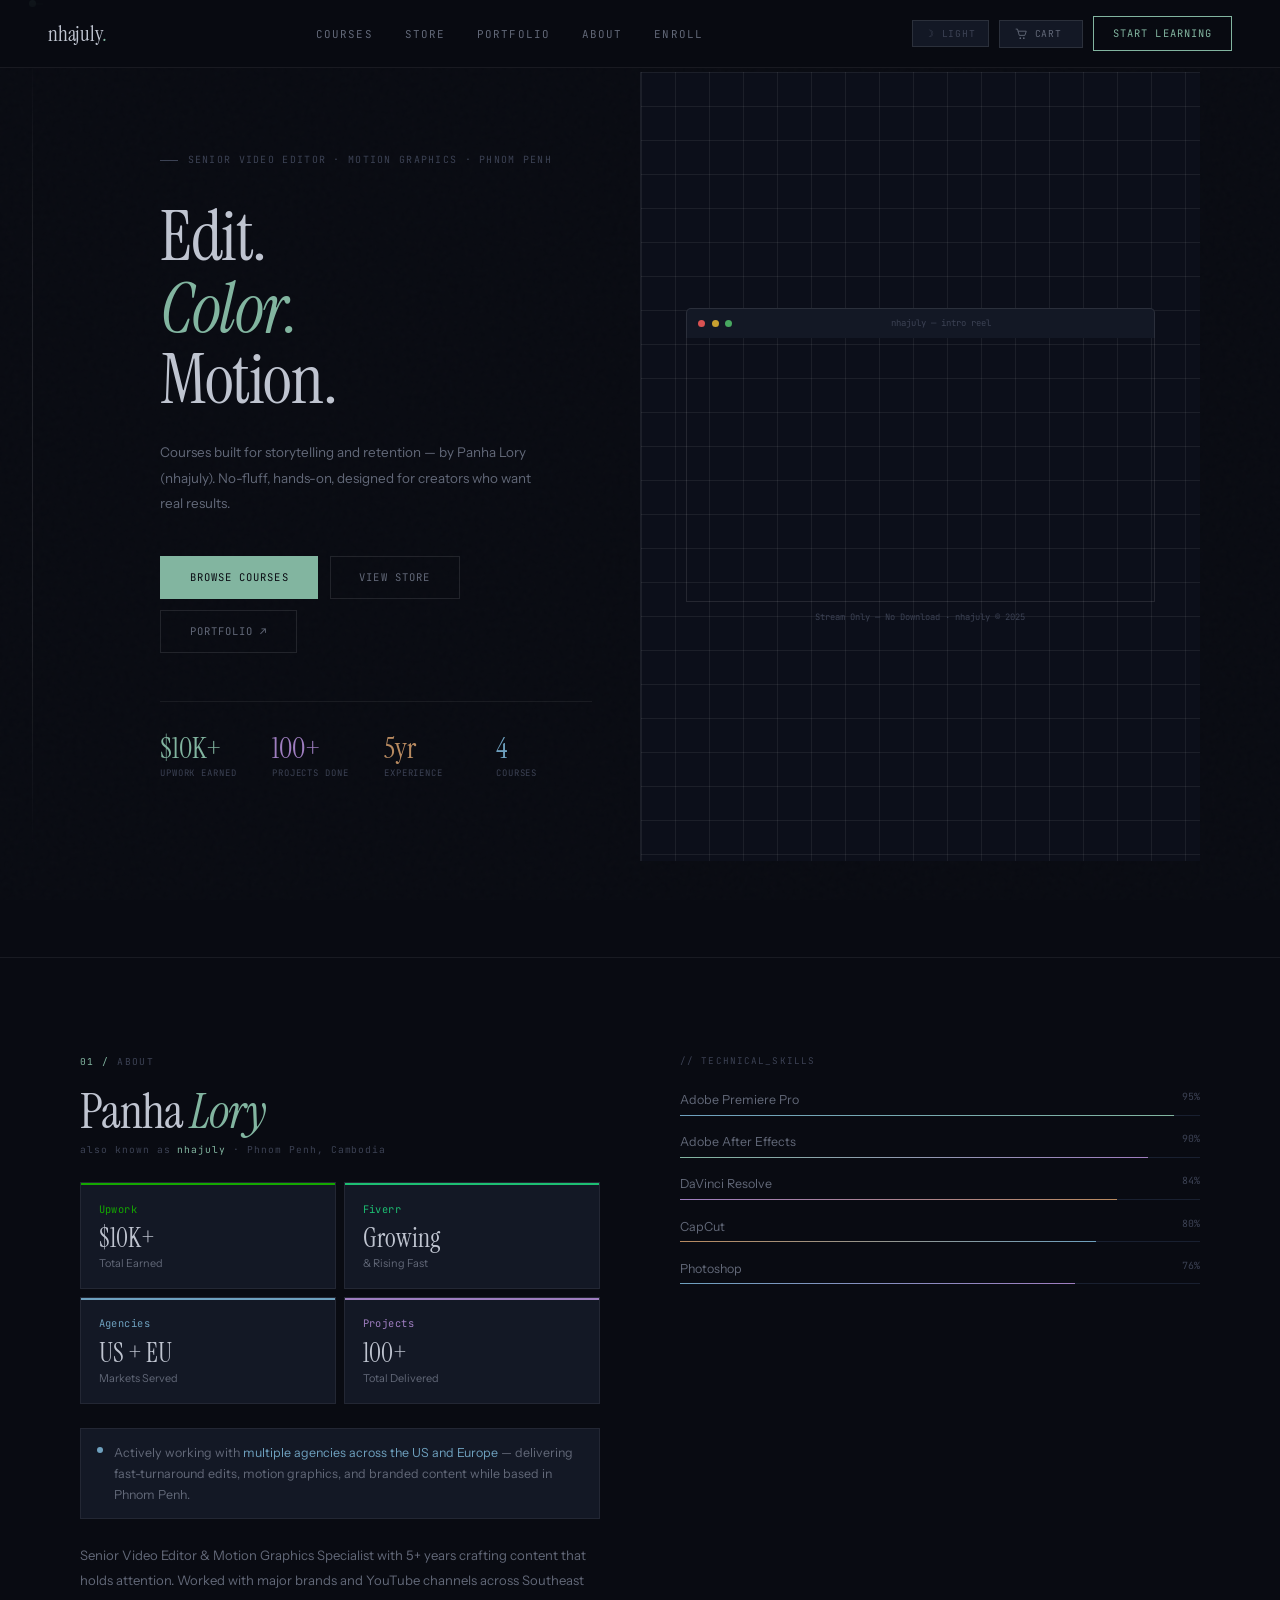
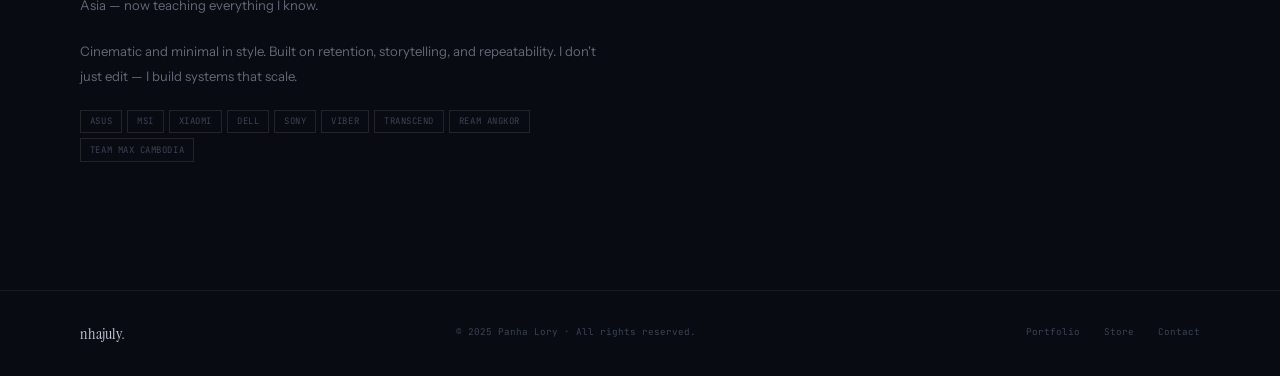
==== index.html @ 1cd33ec4 "Add files via upload" ====
<!DOCTYPE html>
<html lang="en" data-theme="dark">
<head>
<meta charset="UTF-8"/>
<meta name="viewport" content="width=device-width, initial-scale=1.0"/>
<meta name="description" content="nhajuly — Video editing courses & digital products by Panha Lory. $10K+ earned on Upwork."/>
<title>nhajuly — Edit Like a Pro</title>
<link rel="preconnect" href="https://fonts.googleapis.com"/>
<link rel="preconnect" href="https://fonts.gstatic.com" crossorigin/>
<link href="https://fonts.googleapis.com/css2?family=Instrument+Serif:ital@0;1&family=Instrument+Sans:wght@300;400;500&family=JetBrains+Mono:wght@300;400&display=swap" rel="stylesheet"/>
<link rel="stylesheet" href="shared.css"/>
<style>
/* ── HERO ── */
.hero{min-height:100vh;display:grid;grid-template-columns:1fr 1fr;padding-top:4.5rem;position:relative;z-index:2}
.hero-left{display:flex;flex-direction:column;justify-content:center;padding:5rem 3rem 5rem 5rem}
.hero-eyebrow{display:flex;align-items:center;gap:.6rem;font-family:'JetBrains Mono',monospace;font-size:.62rem;letter-spacing:.13em;text-transform:uppercase;color:var(--text3);margin-bottom:2rem}
.hero-eyebrow::before{content:'';width:18px;height:1px;background:var(--text3)}
.hero-title{font-family:'Instrument Serif',serif;font-size:clamp(3rem,5.5vw,4.8rem);font-weight:400;line-height:1.02;letter-spacing:-.02em;color:var(--text);margin-bottom:1.5rem}
.hero-title em{font-style:italic;color:var(--accent)}
.hero-sub{font-size:.84rem;color:var(--text2);max-width:390px;line-height:1.88;margin-bottom:2.5rem;font-weight:300}
.hero-btns{display:flex;gap:.7rem;flex-wrap:wrap}
.hero-stats{display:grid;grid-template-columns:repeat(4,1fr);gap:1rem;margin-top:3rem;padding-top:2rem;border-top:1px solid var(--border)}
.stat-num{font-family:'Instrument Serif',serif;font-size:1.8rem;font-weight:400;color:var(--accent);line-height:1;margin-bottom:.2rem}
.stat-lbl{font-family:'JetBrains Mono',monospace;font-size:.56rem;color:var(--text3);letter-spacing:.1em;text-transform:uppercase}
/* Hero right: Gumlet video */
.hero-right{display:flex;align-items:center;justify-content:center;position:relative;background:var(--bg2);border-left:1px solid var(--border);overflow:hidden}
.hr-grid{position:absolute;inset:0;background-image:linear-gradient(var(--border) 1px,transparent 1px),linear-gradient(90deg,var(--border) 1px,transparent 1px);background-size:34px 34px}
.video-player{width:84%;position:relative;z-index:2}
.vp-bar{background:var(--surface);border:1px solid var(--border2);border-bottom:none;padding:.42rem .7rem;display:flex;align-items:center;gap:.42rem;border-radius:5px 5px 0 0}
.vp-dot{width:7px;height:7px;border-radius:50%}
.vp-dot.r{background:#d95252}.vp-dot.y{background:#c8a030}.vp-dot.g{background:#48a860}
.vp-file{flex:1;text-align:center;font-family:'JetBrains Mono',monospace;font-size:.56rem;color:var(--text3)}
.vp-screen{aspect-ratio:16/9;border:1px solid var(--border2);border-top:none;position:relative;overflow:hidden}
.vp-screen iframe{position:absolute;top:0;left:0;width:100%;height:100%;border:none}
.vp-meta{font-family:'JetBrains Mono',monospace;font-size:.55rem;color:var(--text3);margin-top:.5rem;text-align:center}
/* ── COURSES preview ── */
.courses{background:var(--bg2);border-top:1px solid var(--border);border-bottom:1px solid var(--border)}
.c-grid{display:grid;grid-template-columns:repeat(4,1fr);gap:1px;background:var(--border)}
.c-card{background:var(--bg2);position:relative;overflow:hidden;transition:background .22s}
.c-card:hover{background:var(--surface)}
.c-thumb{aspect-ratio:16/9;position:relative;display:flex;align-items:center;justify-content:center;overflow:hidden}
.th1{background:linear-gradient(135deg,#07101e,#0d1d30)}.th2{background:linear-gradient(135deg,#140808,#261010)}
.th3{background:linear-gradient(135deg,#081410,#0e2218)}.th4{background:linear-gradient(135deg,#110818,#1e1028)}
.th-label{font-family:'Instrument Serif',serif;font-size:1.5rem;font-weight:400;font-style:italic;opacity:.16;letter-spacing:.02em}
.th1 .th-label{color:#6ea0be}.th2 .th-label{color:#b88a60}.th3 .th-label{color:#82b5a0}.th4 .th-label{color:#9f7ec0}
.c-ov{position:absolute;inset:0;display:flex;align-items:center;justify-content:center;background:rgba(0,0,0,0);transition:background .22s}
.c-card:hover .c-ov{background:rgba(0,0,0,.22)}
.c-ring{width:32px;height:32px;border-radius:50%;border:1px solid rgba(255,255,255,.2);display:flex;align-items:center;justify-content:center;opacity:0;transform:scale(.7);transition:opacity .22s,transform .22s}
.c-card:hover .c-ring{opacity:1;transform:scale(1)}
.c-ring::after{content:'';width:0;height:0;border-top:5px solid transparent;border-bottom:5px solid transparent;border-left:10px solid white;margin-left:2px}
.c-body{padding:.95rem 1.1rem}
.c-app{font-family:'JetBrains Mono',monospace;font-size:.56rem;letter-spacing:.1em;text-transform:uppercase;color:var(--text3);margin-bottom:.28rem}
.c-name{font-family:'Instrument Serif',serif;font-size:.93rem;color:var(--text);line-height:1.3;margin-bottom:.55rem}
.c-badges{display:flex;gap:.32rem;margin-bottom:.75rem;flex-wrap:wrap}
.badge{font-family:'JetBrains Mono',monospace;font-size:.52rem;letter-spacing:.05em;text-transform:uppercase;padding:.16rem .42rem}
.b-stream{background:var(--accent-d);color:var(--accent);border:1px solid rgba(130,181,160,.18)}
.b-hrs{background:var(--surface2);color:var(--text3);border:1px solid var(--border)}
.c-foot{display:flex;align-items:center;justify-content:space-between}
.c-price{font-family:'Instrument Serif',serif;font-size:1.05rem;color:var(--text)}
.enroll-btn{font-family:'JetBrains Mono',monospace;font-size:.58rem;letter-spacing:.09em;text-transform:uppercase;padding:.35rem .85rem;background:transparent;color:var(--accent);border:1px solid rgba(130,181,160,.3);transition:all .2s}
.enroll-btn:hover{background:var(--accent);color:var(--bg)}
.c-bar{position:absolute;bottom:0;left:0;right:0;height:1.5px;transform:scaleX(0);transform-origin:left;transition:transform .3s ease}
.c-card:hover .c-bar{transform:scaleX(1)}
.c-card:nth-child(1) .c-bar{background:var(--blue)}.c-card:nth-child(2) .c-bar{background:var(--orange)}
.c-card:nth-child(3) .c-bar{background:var(--accent)}.c-card:nth-child(4) .c-bar{background:var(--purple)}
.courses-cta{text-align:center;margin-top:2.5rem}
/* ── STORE preview ── */
.store{background:var(--bg)}
.s-grid{display:grid;grid-template-columns:repeat(3,1fr);gap:1px;background:var(--border)}
.p-card{background:var(--bg);position:relative;overflow:hidden;transition:background .22s;display:flex;flex-direction:column}
.p-card:hover{background:var(--surface)}
.p-thumb{width:100%;aspect-ratio:16/9;background:var(--surface2);position:relative;overflow:hidden;display:flex;align-items:center;justify-content:center;border-bottom:1px solid var(--border)}
.p-thumb-ph{width:100%;height:100%;display:flex;align-items:center;justify-content:center;font-family:'Instrument Serif',serif;font-size:1.2rem;font-style:italic;color:var(--text3);transition:opacity .2s}
.pt1{background:linear-gradient(135deg,#0a1420,#0d2030)}.pt2{background:linear-gradient(135deg,#1a0a10,#2a1018)}.pt3{background:linear-gradient(135deg,#0a1810,#102818)}
/* ── INSTRUCTIONS for adding product images ──
   Replace src="" with your image URL or relative path, e.g.:
     src="assets/images/lut-pack-thumb.jpg"
   Images should be 16:9 ratio, min 800×450px.
   Supported formats: jpg, png, webp.
   The <img> already has onload="this.classList.add('loaded')" for fade-in.
─────────────────────────────────────────────── */
.p-thumb img{position:absolute;inset:0;width:100%;height:100%;object-fit:cover;opacity:0;transition:opacity .3s}
.p-thumb img.loaded{opacity:1}
.p-card:hover .p-thumb-ph{opacity:.4}
.p-thumb-overlay{position:absolute;inset:0;background:rgba(0,0,0,0);transition:background .22s}
.p-card:hover .p-thumb-overlay{background:rgba(0,0,0,.1)}
.p-thumb-badge{position:absolute;top:.5rem;left:.5rem;font-family:'JetBrains Mono',monospace;font-size:.5rem;letter-spacing:.07em;text-transform:uppercase;padding:.18rem .5rem;background:var(--surface);color:var(--accent);border:1px solid rgba(130,181,160,.2)}
.p-body{padding:1.3rem 1.4rem;flex:1;display:flex;flex-direction:column}
.p-type{font-family:'JetBrains Mono',monospace;font-size:.56rem;letter-spacing:.1em;text-transform:uppercase;color:var(--text3);margin-bottom:.32rem}
.p-name{font-family:'Instrument Serif',serif;font-size:1.02rem;color:var(--text);margin-bottom:.42rem;line-height:1.25}
.p-desc{font-size:.79rem;color:var(--text2);line-height:1.85;margin-bottom:1.4rem;font-weight:300;flex:1}
.p-foot{display:flex;align-items:center;justify-content:space-between;border-top:1px solid var(--border);padding-top:.9rem}
.p-price{font-family:'Instrument Serif',serif;font-size:1.1rem;color:var(--text)}
.atc-btn{font-family:'JetBrains Mono',monospace;font-size:.58rem;letter-spacing:.09em;text-transform:uppercase;padding:.35rem .85rem;background:transparent;color:var(--purple);border:1px solid rgba(159,126,192,.3);transition:all .2s}
.atc-btn:hover{background:var(--purple);color:#fff}
.atc-btn.added{background:var(--accent-d);color:var(--accent);border-color:var(--accent)}
.store-cta{text-align:center;margin-top:2.5rem}
/* ── ABOUT ── */
.about{background:var(--bg);border-top:1px solid var(--border)}
.ab-grid{display:grid;grid-template-columns:1fr 1fr;gap:5rem;align-items:start}
.ab-name{font-family:'Instrument Serif',serif;font-size:clamp(2.2rem,3.8vw,3.1rem);font-weight:400;line-height:1.04;letter-spacing:-.02em;margin-bottom:.3rem}
.ab-name em{font-style:italic;color:var(--accent)}
.ab-aka{font-family:'JetBrains Mono',monospace;font-size:.6rem;color:var(--text3);letter-spacing:.1em;margin-bottom:1.5rem}
.ab-aka span{color:var(--accent)}
.platform-stats{display:grid;grid-template-columns:1fr 1fr;gap:.5rem;margin-bottom:1.5rem}
.platform-card{padding:1rem 1.1rem;border:1px solid var(--border);background:var(--surface);position:relative;overflow:hidden;transition:border-color .2s}
.platform-card:hover{border-color:var(--border2)}
.platform-card::before{content:'';position:absolute;top:0;left:0;right:0;height:2px}
.pc-upwork::before{background:#14a800}.pc-fiverr::before{background:#1dbf73}
.pc-agency::before{background:var(--blue)}.pc-projects::before{background:var(--purple)}
.plat-header{display:flex;align-items:center;gap:.4rem;margin-bottom:.4rem;min-height:20px}
.plat-wordmark{font-family:'JetBrains Mono',monospace;font-size:.65rem;font-weight:400;letter-spacing:.04em}
.plat-wordmark.upwork{color:#14a800}.plat-wordmark.fiverr{color:#1dbf73}
.plat-wordmark.agency{color:var(--blue)}.plat-wordmark.projects{color:var(--purple)}
.plat-num{font-family:'Instrument Serif',serif;font-size:1.6rem;font-weight:400;color:var(--text);line-height:1;margin-bottom:.15rem}
.plat-lbl{font-size:.68rem;color:var(--text2);font-weight:300}
.agency-note{padding:.8rem 1rem;border:1px solid var(--border);background:var(--surface);margin-bottom:1.5rem;display:flex;align-items:flex-start;gap:.7rem}
.agency-dot{width:6px;height:6px;border-radius:50%;background:var(--blue);flex-shrink:0;margin-top:.35rem}
.agency-text{font-size:.78rem;color:var(--text2);line-height:1.7;font-weight:300}
.agency-text strong{color:var(--blue);font-weight:400}
.ab-bio{font-size:.82rem;color:var(--text2);line-height:1.9;font-weight:300;margin-bottom:1.3rem}
.brands{display:flex;flex-wrap:wrap;gap:.32rem;margin-bottom:2rem}
.b-chip{font-family:'JetBrains Mono',monospace;font-size:.56rem;letter-spacing:.06em;text-transform:uppercase;padding:.2rem .56rem;border:1px solid var(--border2);color:var(--text3);transition:border-color .2s,color .2s}
.b-chip:hover{border-color:var(--accent);color:var(--accent)}
.sk-head{font-family:'JetBrains Mono',monospace;font-size:.58rem;letter-spacing:.12em;text-transform:uppercase;color:var(--text3);margin-bottom:1.2rem}
.sk-item{margin-bottom:.95rem}
.sk-top{display:flex;justify-content:space-between;margin-bottom:.26rem}
.sk-nm{font-size:.78rem;color:var(--text2);font-weight:300}
.sk-pct{font-family:'JetBrains Mono',monospace;font-size:.62rem;color:var(--text3)}
.sk-track{height:1.5px;background:var(--surface2)}
.sk-fill{height:100%}
.sk1{background:linear-gradient(90deg,var(--blue),var(--accent));width:95%}
.sk2{background:linear-gradient(90deg,var(--accent),var(--purple));width:90%}
.sk3{background:linear-gradient(90deg,var(--purple),var(--orange));width:84%}
.sk4{background:linear-gradient(90deg,var(--orange),var(--blue));width:80%}
.sk5{background:linear-gradient(90deg,var(--blue),var(--purple));width:76%}
@media(max-width:1024px){
  .hero{grid-template-columns:1fr}.hero-right{display:none}
  .c-grid{grid-template-columns:1fr 1fr}.s-grid{grid-template-columns:1fr 1fr}
  .ab-grid{grid-template-columns:1fr;gap:2.5rem}
  .hero-stats{grid-template-columns:repeat(2,1fr)}
}
@media(max-width:640px){.c-grid,.s-grid{grid-template-columns:1fr}.platform-stats{grid-template-columns:1fr 1fr}}
</style>
</head>
<body>

<div class="tl-rail"></div>
<div class="tl-scrub"></div>

<!-- CART OVERLAY -->
<div class="cart-overlay" id="cartOverlay" onclick="closeCart()"></div>
<div class="cart-drawer" id="cartDrawer">
  <div class="cart-head">
    <div class="cart-head-title">Your Cart</div>
    <button class="cart-close" onclick="closeCart()" data-cursor="link">✕ Close</button>
  </div>
  <div class="cart-items" id="cartItems">
    <div class="cart-empty" id="cartEmpty">
      <svg width="40" height="40" viewBox="0 0 40 40" fill="none"><rect x="6" y="14" width="28" height="22" rx="2" stroke="currentColor" stroke-width="1.5"/><path d="M14 14v-4a6 6 0 0 1 12 0v4" stroke="currentColor" stroke-width="1.5" stroke-linecap="round"/></svg>
      <p>Cart is empty</p>
    </div>
  </div>
  <div class="cart-foot">
    <div class="cart-total-row">
      <div class="cart-total-label">Total</div>
      <div class="cart-total-price" id="cartTotal">$0</div>
    </div>
    <button class="cart-checkout-btn" onclick="window.location.href='checkout.html'" data-cursor="link">Proceed to Checkout →</button>
    <button class="cart-continue" onclick="closeCart()" data-cursor="link">Continue Shopping</button>
  </div>
</div>

<!-- NAV -->
<nav>
  <a href="index.html" class="logo" data-cursor="link">nhajuly<span>.</span></a>
  <ul class="nav-links">
    <li><a href="courses.html" data-cursor="link">Courses</a></li>
    <li><a href="store.html" data-cursor="link">Store</a></li>
    <li><a href="portfolio.html" data-cursor="link">Portfolio</a></li>
    <li><a href="#about" data-cursor="link">About</a></li>
    <li><a href="checkout.html" data-cursor="link">Enroll</a></li>
  </ul>
  <div class="nav-right">
    <button class="theme-btn" id="themeBtn" data-cursor="link"><span id="themeIcon">☽</span><span id="themeLabel" class="theme-label">Light</span></button>
    <button class="cart-btn" id="cartBtn" onclick="openCart()" data-cursor="link">
      <svg class="cart-icon" viewBox="0 0 20 20" fill="none"><path d="M3 3h2l2.5 9h8l2-6H6" stroke="currentColor" stroke-width="1.3" stroke-linecap="round" stroke-linejoin="round"/><circle cx="9" cy="16" r="1.2" fill="currentColor"/><circle cx="14" cy="16" r="1.2" fill="currentColor"/></svg>
      Cart<div class="cart-count" id="cartCount">0</div>
    </button>
    <a href="courses.html" class="nav-cta" data-cursor="link">Start Learning</a>
    <button class="nav-hamburger" id="navHamburger" aria-label="Open menu"><span></span><span></span><span></span></button>
  </div>
</nav>

<!-- MOBILE OVERLAY -->
<div class="mobile-overlay" id="mobileOverlay"></div>
<!-- MOBILE MENU -->
<div class="mobile-menu" id="mobileMenu">
  <div class="mobile-menu-head">
    <div class="mobile-menu-logo">nhajuly<span>.</span></div>
    <button class="mobile-close" id="mobileClose">✕ Close</button>
  </div>
  <div class="mobile-menu-links">
    <a href="courses.html">Courses</a>
    <a href="store.html">Store</a>
    <a href="portfolio.html">Portfolio</a>
    <a href="#about">About</a>
    <a href="checkout.html">Checkout</a>
  </div>
  <div class="mobile-menu-foot">
    <button class="theme-btn" onclick="document.getElementById('themeBtn').click()" style="width:100%;justify-content:center"><span id="mobileThemeIcon">☽</span> Toggle Theme</button>
  </div>
</div>

<!-- HERO -->
<section class="hero" id="hero">
  <div class="hero-left">
    <div class="hero-eyebrow">Senior Video Editor · Motion Graphics · Phnom Penh</div>
    <h1 class="hero-title">Edit.<br/><em>Color.</em><br/>Motion.</h1>
    <p class="hero-sub">Courses built for storytelling and retention — by Panha Lory (nhajuly). No-fluff, hands-on, designed for creators who want real results.</p>
    <div class="hero-btns">
      <a href="courses.html" class="btn-primary" data-cursor="link">Browse Courses</a>
      <a href="store.html" class="btn-ghost" data-cursor="link">View Store</a>
      <a href="portfolio.html" class="btn-ghost" data-cursor="link">Portfolio ↗</a>
    </div>
    <div class="hero-stats">
      <div><div class="stat-num">$10K+</div><div class="stat-lbl">Upwork Earned</div></div>
      <div><div class="stat-num" style="color:var(--purple)">100+</div><div class="stat-lbl">Projects Done</div></div>
      <div><div class="stat-num" style="color:var(--orange)">5yr</div><div class="stat-lbl">Experience</div></div>
      <div><div class="stat-num" style="color:var(--blue)">4</div><div class="stat-lbl">Courses</div></div>
    </div>
  </div>
  <div class="hero-right" data-cursor="grab">
    <div class="hr-grid"></div>
    <div class="video-player">
      <div class="vp-bar">
        <div class="vp-dot r"></div><div class="vp-dot y"></div><div class="vp-dot g"></div>
        <div class="vp-file">nhajuly — intro reel</div>
      </div>
      <!-- ══ GUMLET VIDEO EMBED ══
           This is the Gumlet player embed provided by the site owner.
           No changes needed unless you want to swap the video ID in the src URL.
           The iframe fills the .vp-screen container at 16:9 ratio.
      ═══════════════════════════ -->
      <div class="vp-screen">
        <iframe
          loading="lazy"
          title="Gumlet video player"
          src="https://play.gumlet.io/embed/69d2713d0b739ad84961aee8?background=false&autoplay=false&loop=false&disable_player_controls=false"
          referrerpolicy="origin"
          allow="accelerometer; gyroscope; autoplay; encrypted-media; picture-in-picture; fullscreen; clipboard-write;">
        </iframe>
      </div>
      <div class="vp-meta">Stream Only — No Download · nhajuly © 2025</div>
    </div>
  </div>
</section>



<!-- ABOUT -->
<section class="about" id="about">
  <div class="ab-grid">
    <div>
      <div class="eyebrow"><span class="n">01 /</span> About</div>
      <h2 class="ab-name">Panha <em>Lory</em></h2>
      <div class="ab-aka">also known as <span>nhajuly</span> · Phnom Penh, Cambodia</div>
      <div class="platform-stats">
        <div class="platform-card pc-upwork" data-cursor="grab">
          <div class="plat-header"><span class="plat-wordmark upwork">Upwork</span></div>
          <div class="plat-num">$10K+</div><div class="plat-lbl">Total Earned</div>
        </div>
        <div class="platform-card pc-fiverr" data-cursor="grab">
          <div class="plat-header"><span class="plat-wordmark fiverr">Fiverr</span></div>
          <div class="plat-num">Growing</div><div class="plat-lbl">& Rising Fast</div>
        </div>
        <div class="platform-card pc-agency" data-cursor="grab">
          <div class="plat-header"><span class="plat-wordmark agency">Agencies</span></div>
          <div class="plat-num">US + EU</div><div class="plat-lbl">Markets Served</div>
        </div>
        <div class="platform-card pc-projects" data-cursor="grab">
          <div class="plat-header"><span class="plat-wordmark projects">Projects</span></div>
          <div class="plat-num">100+</div><div class="plat-lbl">Total Delivered</div>
        </div>
      </div>
      <div class="agency-note"><div class="agency-dot"></div><div class="agency-text">Actively working with <strong>multiple agencies across the US and Europe</strong> — delivering fast-turnaround edits, motion graphics, and branded content while based in Phnom Penh.</div></div>
      <p class="ab-bio">Senior Video Editor & Motion Graphics Specialist with 5+ years crafting content that holds attention. Worked with major brands and YouTube channels across Southeast Asia — now teaching everything I know.</p>
      <p class="ab-bio">Cinematic and minimal in style. Built on retention, storytelling, and repeatability. I don't just edit — I build systems that scale.</p>
      <div class="brands"><div class="b-chip">Asus</div><div class="b-chip">MSI</div><div class="b-chip">Xiaomi</div><div class="b-chip">Dell</div><div class="b-chip">Sony</div><div class="b-chip">Viber</div><div class="b-chip">Transcend</div><div class="b-chip">Ream Angkor</div><div class="b-chip">Team Max Cambodia</div></div>
    </div>
    <div>
      <div class="sk-head">// technical_skills</div>
      <div class="sk-item"><div class="sk-top"><div class="sk-nm">Adobe Premiere Pro</div><div class="sk-pct">95%</div></div><div class="sk-track"><div class="sk-fill sk1"></div></div></div>
      <div class="sk-item"><div class="sk-top"><div class="sk-nm">Adobe After Effects</div><div class="sk-pct">90%</div></div><div class="sk-track"><div class="sk-fill sk2"></div></div></div>
      <div class="sk-item"><div class="sk-top"><div class="sk-nm">DaVinci Resolve</div><div class="sk-pct">84%</div></div><div class="sk-track"><div class="sk-fill sk3"></div></div></div>
      <div class="sk-item"><div class="sk-top"><div class="sk-nm">CapCut</div><div class="sk-pct">80%</div></div><div class="sk-track"><div class="sk-fill sk4"></div></div></div>
      <div class="sk-item"><div class="sk-top"><div class="sk-nm">Photoshop</div><div class="sk-pct">76%</div></div><div class="sk-track"><div class="sk-fill sk5"></div></div></div>
    </div>
  </div>
</section>

<footer>
  <div class="fl">nhajuly<span>.</span></div>
  <div class="fc">© 2025 Panha Lory · All rights reserved.</div>
  <div class="flinks">
    <a href="portfolio.html" data-cursor="link">Portfolio</a>
    <a href="store.html" data-cursor="link">Store</a>
    <a href="checkout.html" data-cursor="link">Contact</a>
  </div>
</footer>

<script src="shared.js"></script>
</body>
</html>
---- shared.css ----
/* ═══════════════════════════════════════════
   shared.css — nhajuly
   design tokens, cursor, nav, cart drawer, footer
   ═══════════════════════════════════════════ */
*,*::before,*::after{margin:0;padding:0;box-sizing:border-box}
html{scroll-behavior:smooth}
*{cursor:none!important}

/* ══════════════════════════════════════════
   CURSOR — Phinger cursor theme
   #cur-phinger        : outer wrapper, tracks mouse directly
   #cur-arrow          : default arrow SVG (Phinger style)
   #cur-hand           : pointer/hand SVG (hover state)
   .cur-hover          : swaps arrow → hand, smooth crossfade
   .cur-click          : slight scale-down press feel
   Theme-aware: dark arrow on light bg, light arrow on dark bg
   ══════════════════════════════════════════ */

#cur-phinger{
  position:fixed;pointer-events:none;z-index:99999;
  top:0;left:0;
  width:26px;height:26px;
  opacity:0;will-change:transform;
  transition:opacity .18s;
}

/* Both SVGs sit stacked, crossfade between them */
#cur-arrow,
#cur-hand{
  position:absolute;top:0;left:0;
  width:26px;height:26px;
  display:block;
  transition:opacity .18s ease,
             transform .14s cubic-bezier(.34,1.56,.64,1);
  transform-origin:3px 3px; /* hotspot = arrow tip / finger tip */
}

/* Default: arrow visible, hand hidden */
#cur-arrow{ opacity:1; }
#cur-hand { opacity:0; }

/* Hover: swap to hand */
#cur-phinger.cur-hover #cur-arrow{ opacity:0; }
#cur-phinger.cur-hover #cur-hand { opacity:1; }

/* Click: compress toward hotspot */
#cur-phinger.cur-click #cur-arrow,
#cur-phinger.cur-click #cur-hand{
  transform:scale(0.84);
}

/* ── Theme-aware SVG fill colors via CSS custom properties ── */
.cur-body { fill: var(--accent); }
.cur-outline { fill: var(--cur-stroke); }

[data-theme="dark"]{
  --cur-stroke: #0d111c;   /* dark outline for contrast on dark bg */
}
[data-theme="light"]{
  --cur-stroke: #f0ece4;   /* light outline for contrast on light bg */
}

/* THEMES */
[data-theme="dark"]{
  --bg:#090b12;--bg2:#0c0f1a;--surface:#131825;--surface2:#192030;
  --border:rgba(255,255,255,0.065);--border2:rgba(255,255,255,0.10);
  --accent:#82b5a0;--accent-d:rgba(130,181,160,0.10);
  --purple:#9f7ec0;--purple-d:rgba(159,126,192,0.10);
  --orange:#b88a60;--blue:#6ea0be;
  --text:#bfc4d0;--text2:#626878;--text3:#3c4254;
  --nav-bg:rgba(9,11,18,0.88);
}
[data-theme="light"]{
  --bg:#f4f1eb;--bg2:#ece8e0;--surface:#faf8f4;--surface2:#e8e3da;
  --border:rgba(0,0,0,0.07);--border2:rgba(0,0,0,0.12);
  --accent:#3a7060;--accent-d:rgba(58,112,96,0.09);
  --purple:#6b4d8e;--purple-d:rgba(107,77,142,0.09);
  --orange:#966040;--blue:#3a6890;
  --text:#1c1c20;--text2:#565c6a;--text3:#909aaa;
  --nav-bg:rgba(244,241,235,0.92);
}
body{
  background:var(--bg);color:var(--text);
  font-family:'Instrument Sans',sans-serif;
  font-size:14px;line-height:1.7;overflow-x:hidden;
  transition:background 0.32s,color 0.32s;
}
[data-theme="dark"] body::before{
  content:'';position:fixed;inset:0;
  background-image:url("data:image/svg+xml,%3Csvg viewBox='0 0 200 200' xmlns='http://www.w3.org/2000/svg'%3E%3Cfilter id='n'%3E%3CfeTurbulence type='fractalNoise' baseFrequency='0.85' numOctaves='4' stitchTiles='stitch'/%3E%3C/filter%3E%3Crect width='100%25' height='100%25' filter='url(%23n)' opacity='0.03'/%3E%3C/svg%3E");
  pointer-events:none;z-index:0;opacity:0.55;
}
button{border:none;outline:none;background:none}
a{text-decoration:none;color:inherit}

/* NAV */
nav{
  position:fixed;top:0;left:0;right:0;z-index:1000;
  display:flex;align-items:center;justify-content:space-between;
  padding:1rem 3rem;
  background:var(--nav-bg);backdrop-filter:blur(20px);
  border-bottom:1px solid var(--border);transition:background 0.32s;
}
.logo{
  font-family:'Instrument Serif',serif;font-size:1.3rem;
  font-weight:400;letter-spacing:-.01em;color:var(--text);
  flex-shrink:0;
}
.logo span{color:var(--accent);font-style:italic}
.nav-links{display:flex;gap:2rem;list-style:none}
.nav-links a{
  color:var(--text2);font-family:'JetBrains Mono',monospace;
  font-size:.68rem;letter-spacing:.1em;text-transform:uppercase;
  transition:color .2s;position:relative;white-space:nowrap;
}
.nav-links a::after{
  content:'';position:absolute;bottom:-3px;left:0;
  width:0;height:1px;background:var(--accent);transition:width .26s;
}
.nav-links a:hover{color:var(--accent)}
.nav-links a:hover::after{width:100%}
.nav-right{display:flex;align-items:center;gap:.6rem;flex-shrink:0}
.theme-btn{
  display:flex;align-items:center;gap:.4rem;
  font-family:'JetBrains Mono',monospace;font-size:.6rem;
  letter-spacing:.08em;text-transform:uppercase;
  padding:.38rem .8rem;background:var(--surface);
  color:var(--text3);border:1px solid var(--border2);
  transition:color .2s,border-color .2s;white-space:nowrap;
}
.theme-btn:hover{color:var(--accent);border-color:var(--accent)}
.cart-btn{
  position:relative;display:flex;align-items:center;gap:.4rem;
  font-family:'JetBrains Mono',monospace;font-size:.6rem;
  letter-spacing:.08em;text-transform:uppercase;
  padding:.38rem .9rem;background:var(--surface);
  color:var(--text2);border:1px solid var(--border2);transition:all .2s;
  white-space:nowrap;
}
.cart-btn:hover{color:var(--accent);border-color:var(--accent)}
.cart-icon{width:14px;height:14px;flex-shrink:0}
.cart-count{
  position:absolute;top:-6px;right:-6px;width:16px;height:16px;
  border-radius:50%;background:var(--accent);color:var(--bg);
  font-size:9px;display:flex;align-items:center;justify-content:center;
  font-weight:600;opacity:0;transition:opacity .2s;
}
.cart-count.has-items{opacity:1}
.nav-cta{
  font-family:'JetBrains Mono',monospace;font-size:.65rem;
  letter-spacing:.1em;text-transform:uppercase;
  padding:.48rem 1.2rem;background:transparent;
  color:var(--accent);border:1px solid var(--accent);
  transition:background .2s,color .2s;white-space:nowrap;
}
.nav-cta:hover{background:var(--accent);color:var(--bg)}

/* TIMELINE RAIL */
.tl-rail{
  position:fixed;left:2rem;top:0;bottom:0;width:1px;
  background:linear-gradient(to bottom,transparent 5%,var(--border2) 30%,var(--border2) 70%,transparent 95%);
  z-index:2;pointer-events:none;
}
.tl-scrub{
  position:fixed;left:calc(2rem - 3px);width:7px;height:7px;
  border-radius:50%;background:var(--accent);z-index:3;pointer-events:none;
  animation:scrub 5s ease-in-out infinite;
}
.tl-scrub::after{
  content:'';position:absolute;left:7px;top:50%;transform:translateY(-50%);
  width:7px;height:1px;background:var(--accent);opacity:.35;
}
@keyframes scrub{0%,100%{top:15vh}50%{top:85vh}}

/* CART DRAWER */
.cart-overlay{
  position:fixed;inset:0;background:rgba(0,0,0,.5);z-index:1998;
  opacity:0;pointer-events:none;transition:opacity .3s;backdrop-filter:blur(4px);
}
.cart-overlay.open{opacity:1;pointer-events:all}
.cart-drawer{
  position:fixed;top:0;right:0;bottom:0;width:380px;
  background:var(--surface);border-left:1px solid var(--border2);
  z-index:1999;transform:translateX(100%);
  transition:transform .35s cubic-bezier(.4,0,.2,1);
  display:flex;flex-direction:column;
}
.cart-drawer.open{transform:translateX(0)}
.cart-head{
  display:flex;align-items:center;justify-content:space-between;
  padding:1.2rem 1.5rem;border-bottom:1px solid var(--border);
}
.cart-head-title{font-family:'Instrument Serif',serif;font-size:1.1rem;color:var(--text)}
.cart-close{
  font-family:'JetBrains Mono',monospace;font-size:.7rem;color:var(--text3);
  padding:.3rem .6rem;border:1px solid var(--border2);transition:all .2s;
}
.cart-close:hover{color:var(--text);border-color:var(--border)}
.cart-items{
  flex:1;overflow-y:auto;padding:1rem 1.5rem;
  display:flex;flex-direction:column;gap:.75rem;
}
.cart-empty{
  display:flex;flex-direction:column;align-items:center;
  justify-content:center;height:100%;gap:.75rem;color:var(--text3);
}
.cart-empty svg{opacity:.25}
.cart-empty p{
  font-family:'JetBrains Mono',monospace;font-size:.68rem;
  letter-spacing:.08em;text-transform:uppercase;
}
.cart-item{
  display:flex;align-items:center;gap:.75rem;
  padding:.85rem;background:var(--bg2);border:1px solid var(--border);
}
.ci-thumb{
  width:48px;height:30px;background:var(--surface2);
  display:flex;align-items:center;justify-content:center;
  font-size:.65rem;font-family:'Instrument Serif',serif;
  font-style:italic;color:var(--text3);flex-shrink:0;
}
.ci-info{flex:1;min-width:0}
.ci-name{font-size:.82rem;color:var(--text);white-space:nowrap;overflow:hidden;text-overflow:ellipsis}
.ci-type{
  font-family:'JetBrains Mono',monospace;font-size:.58rem;
  color:var(--text3);letter-spacing:.06em;text-transform:uppercase;margin-bottom:.1rem;
}
.ci-price{font-family:'Instrument Serif',serif;font-size:.95rem;color:var(--accent);flex-shrink:0}
.ci-remove{
  font-family:'JetBrains Mono',monospace;font-size:.6rem;
  color:var(--text3);padding:.15rem .4rem;border:1px solid var(--border);
  transition:all .2s;flex-shrink:0;
}
.ci-remove:hover{color:var(--purple);border-color:var(--purple)}
.cart-foot{padding:1.2rem 1.5rem;border-top:1px solid var(--border)}
.cart-total-row{
  display:flex;justify-content:space-between;align-items:baseline;margin-bottom:1rem;
}
.cart-total-label{
  font-family:'JetBrains Mono',monospace;font-size:.62rem;
  letter-spacing:.1em;text-transform:uppercase;color:var(--text3);
}
.cart-total-price{font-family:'Instrument Serif',serif;font-size:1.4rem;color:var(--text)}
.cart-checkout-btn{
  width:100%;padding:.85rem;background:var(--accent);color:var(--bg);
  font-family:'JetBrains Mono',monospace;font-size:.7rem;letter-spacing:.12em;
  text-transform:uppercase;border:none;transition:all .2s;margin-bottom:.5rem;
}
.cart-checkout-btn:hover{background:var(--purple);color:#fff}
.cart-continue{
  width:100%;padding:.55rem;background:transparent;color:var(--text3);
  font-family:'JetBrains Mono',monospace;font-size:.6rem;letter-spacing:.1em;
  text-transform:uppercase;border:1px solid var(--border);transition:all .2s;
}
.cart-continue:hover{border-color:var(--border2);color:var(--text2)}

/* SHARED SECTION */
section{padding:6rem 5rem;position:relative;z-index:2;transition:background .32s}
.eyebrow{
  display:flex;align-items:center;gap:.5rem;
  font-family:'JetBrains Mono',monospace;font-size:.6rem;
  letter-spacing:.14em;text-transform:uppercase;color:var(--text3);margin-bottom:1rem;
}
.eyebrow .n{color:var(--accent)}
.sec-title{
  font-family:'Instrument Serif',serif;font-size:clamp(1.8rem,2.8vw,2.4rem);
  font-weight:400;letter-spacing:-.015em;color:var(--text);margin-bottom:.5rem;
}
.sec-sub{
  font-size:.82rem;color:var(--text2);max-width:480px;
  line-height:1.88;margin-bottom:3rem;font-weight:300;
}

/* BUTTONS */
.btn-primary{
  font-family:'JetBrains Mono',monospace;font-size:.66rem;
  letter-spacing:.1em;text-transform:uppercase;
  padding:.72rem 1.8rem;background:var(--accent);
  color:var(--bg);border:1px solid var(--accent);
  transition:all .2s;display:inline-block;
}
.btn-primary:hover{background:transparent;color:var(--accent)}
.btn-ghost{
  font-family:'JetBrains Mono',monospace;font-size:.66rem;
  letter-spacing:.1em;text-transform:uppercase;
  padding:.72rem 1.8rem;background:transparent;
  color:var(--text2);border:1px solid var(--border2);
  transition:all .2s;display:inline-block;
}
.btn-ghost:hover{border-color:var(--purple);color:var(--purple)}

/* Added / enrolled state for all buttons */
.atc-btn.added{background:var(--accent-d);color:var(--accent);border-color:var(--accent)}
.atc-btn.added:hover{background:var(--accent-d);color:var(--accent)}
.cc-enroll.added,.enroll-btn.added{
  background:var(--accent-d);color:var(--accent);
  border-color:var(--accent);
}
.cc-enroll.added:hover,.enroll-btn.added:hover{
  background:var(--accent-d);color:var(--accent);
}

/* FOOTER */
footer{
  border-top:1px solid var(--border);padding:1.8rem 5rem;
  display:flex;align-items:center;justify-content:space-between;
  position:relative;z-index:2;background:var(--bg);transition:background .32s;
  flex-wrap:wrap;gap:1rem;
}
.fl{font-family:'Instrument Serif',serif;font-size:1rem;color:var(--text)}
.fl span{color:var(--accent);font-style:italic}
.fc{font-family:'JetBrains Mono',monospace;font-size:.58rem;color:var(--text3)}
.flinks{display:flex;gap:1.5rem;flex-wrap:wrap}
.flinks a{
  font-family:'JetBrains Mono',monospace;font-size:.58rem;
  color:var(--text3);transition:color .2s;
}
.flinks a:hover{color:var(--accent)}

/* ══════════════════════════════════════════
   MOBILE NAV — hamburger + slide menu
   ══════════════════════════════════════════ */
.nav-hamburger{
  display:none;flex-direction:column;justify-content:center;gap:5px;
  width:36px;height:36px;background:var(--surface);border:1px solid var(--border2);
  padding:8px 7px;transition:border-color .2s;flex-shrink:0;
}
.nav-hamburger:hover{border-color:var(--accent)}
.nav-hamburger span{
  display:block;width:100%;height:1.5px;
  background:var(--text2);border-radius:1px;transition:background .2s;
}
.nav-hamburger:hover span{background:var(--accent)}

.mobile-overlay{
  position:fixed;inset:0;background:rgba(0,0,0,.55);
  z-index:1500;opacity:0;pointer-events:none;
  transition:opacity .3s;backdrop-filter:blur(4px);
}
.mobile-overlay.open{opacity:1;pointer-events:all}

.mobile-menu{
  position:fixed;top:0;right:0;bottom:0;width:min(320px,85vw);
  background:var(--surface);border-left:1px solid var(--border2);
  z-index:1501;display:flex;flex-direction:column;
  transform:translateX(100%);
  transition:transform .35s cubic-bezier(.4,0,.2,1);
  overflow-y:auto;
}
.mobile-menu.open{transform:translateX(0)}

.mobile-menu-head{
  display:flex;align-items:center;justify-content:space-between;
  padding:1.2rem 1.5rem;border-bottom:1px solid var(--border);
}
.mobile-menu-logo{font-family:'Instrument Serif',serif;font-size:1.2rem;color:var(--text)}
.mobile-menu-logo span{color:var(--accent);font-style:italic}
.mobile-close{
  font-family:'JetBrains Mono',monospace;font-size:.65rem;
  color:var(--text3);padding:.3rem .6rem;border:1px solid var(--border2);transition:all .2s;
}
.mobile-close:hover{color:var(--text);border-color:var(--border)}

.mobile-menu-links{
  display:flex;flex-direction:column;padding:1.5rem;gap:.2rem;flex:1;
}
.mobile-menu-links a{
  font-family:'JetBrains Mono',monospace;font-size:.72rem;
  letter-spacing:.1em;text-transform:uppercase;color:var(--text2);
  padding:.85rem 1rem;border-bottom:1px solid var(--border);
  transition:color .2s,padding-left .2s;display:block;
}
.mobile-menu-links a:hover{color:var(--accent);padding-left:1.4rem}

.mobile-menu-foot{
  padding:1.5rem;border-top:1px solid var(--border);
  display:flex;flex-direction:column;gap:.6rem;
}
.mobile-menu-foot .btn-primary,
.mobile-menu-foot .theme-btn{width:100%;justify-content:center;text-align:center}

/* ══════════════════════════════════════════
   RESPONSIVE
   ══════════════════════════════════════════ */
@media(max-width:1024px){
  section{padding:4rem 2rem}
  nav{padding:.85rem 1.2rem}
  .nav-links{display:none}
  .nav-hamburger{display:flex}
  .tl-rail,.tl-scrub{display:none}
  .cart-drawer{width:100%;max-width:400px}
  footer{padding:1.5rem 2rem}
}

@media(max-width:640px){
  nav{padding:.75rem 1rem}
  .logo{font-size:1.1rem}
  .cart-btn span:not(.cart-count){display:none}
  .cart-btn{padding:.38rem .55rem}
  .theme-btn .theme-label{display:none}
  .theme-btn{padding:.38rem .6rem}
  footer{flex-direction:column;align-items:flex-start;gap:.75rem;padding:1.5rem 1rem}
  .flinks{gap:1rem}
}
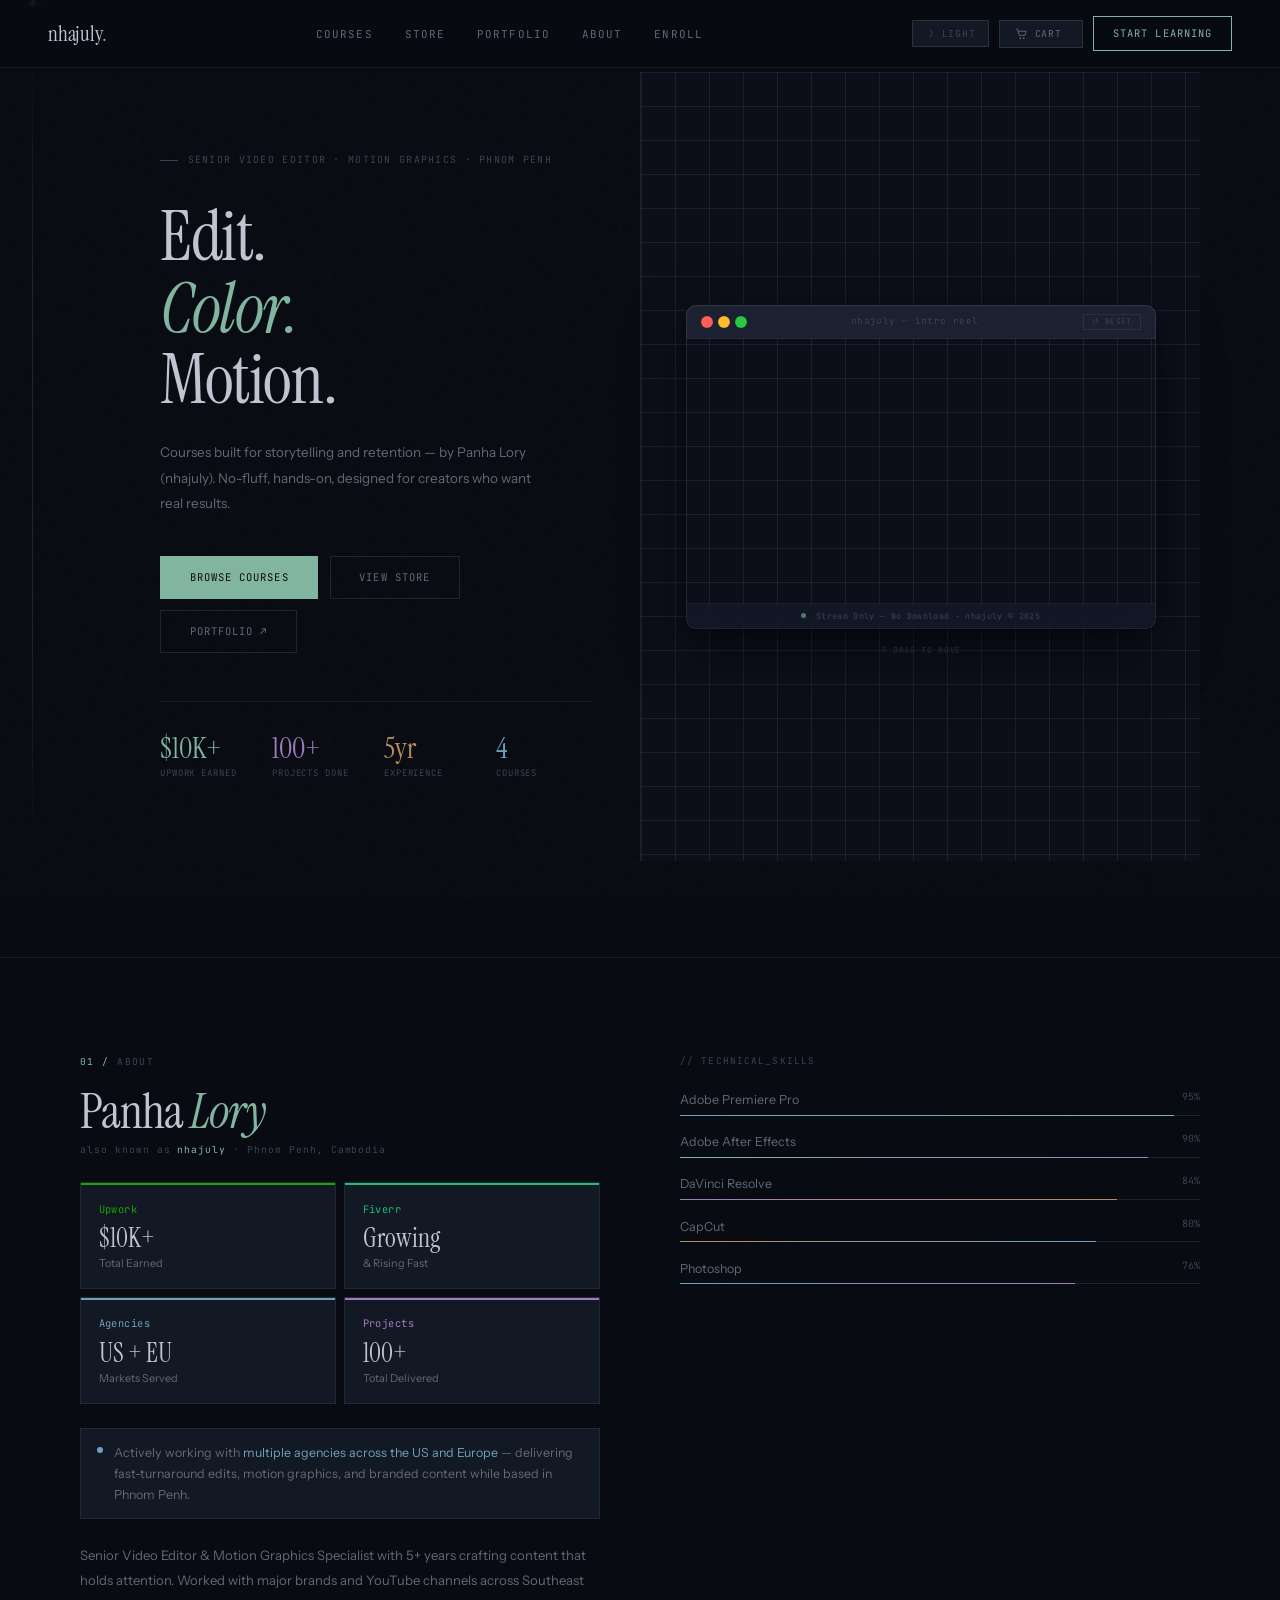
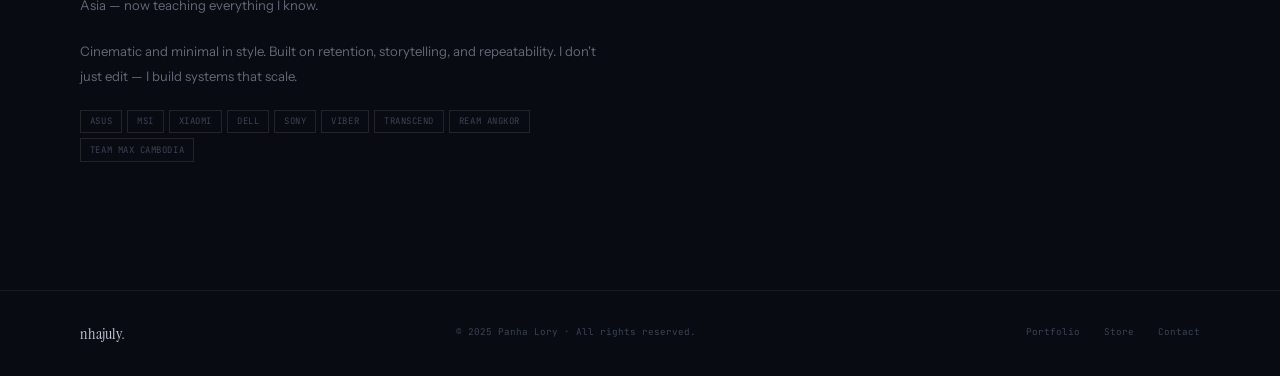
==== commit ad55569d: "Update index.html" ====
--- a/index.html
+++ b/index.html
@@ -22,17 +22,151 @@
 .hero-stats{display:grid;grid-template-columns:repeat(4,1fr);gap:1rem;margin-top:3rem;padding-top:2rem;border-top:1px solid var(--border)}
 .stat-num{font-family:'Instrument Serif',serif;font-size:1.8rem;font-weight:400;color:var(--accent);line-height:1;margin-bottom:.2rem}
 .stat-lbl{font-family:'JetBrains Mono',monospace;font-size:.56rem;color:var(--text3);letter-spacing:.1em;text-transform:uppercase}
-/* Hero right: Gumlet video */
-.hero-right{display:flex;align-items:center;justify-content:center;position:relative;background:var(--bg2);border-left:1px solid var(--border);overflow:hidden}
-.hr-grid{position:absolute;inset:0;background-image:linear-gradient(var(--border) 1px,transparent 1px),linear-gradient(90deg,var(--border) 1px,transparent 1px);background-size:34px 34px}
-.video-player{width:84%;position:relative;z-index:2}
-.vp-bar{background:var(--surface);border:1px solid var(--border2);border-bottom:none;padding:.42rem .7rem;display:flex;align-items:center;gap:.42rem;border-radius:5px 5px 0 0}
-.vp-dot{width:7px;height:7px;border-radius:50%}
-.vp-dot.r{background:#d95252}.vp-dot.y{background:#c8a030}.vp-dot.g{background:#48a860}
-.vp-file{flex:1;text-align:center;font-family:'JetBrains Mono',monospace;font-size:.56rem;color:var(--text3)}
-.vp-screen{aspect-ratio:16/9;border:1px solid var(--border2);border-top:none;position:relative;overflow:hidden}
+/* Hero right: floating window stage */
+.hero-right{display:flex;align-items:center;justify-content:center;position:relative;background:var(--bg2);border-left:1px solid var(--border);overflow:visible}
+.hr-grid{position:absolute;inset:0;background-image:linear-gradient(var(--border) 1px,transparent 1px),linear-gradient(90deg,var(--border) 1px,transparent 1px);background-size:34px 34px;overflow:hidden}
+
+/* ── Floating macOS window ── */
+.video-player{
+  width:84%;position:relative;z-index:100;
+  border-radius:10px;
+  box-shadow:
+    0 2px 6px rgba(0,0,0,.18),
+    0 8px 24px rgba(0,0,0,.28),
+    0 24px 64px rgba(0,0,0,.36),
+    0 0 0 0.5px rgba(255,255,255,.07) inset;
+  transition:box-shadow .22s ease, transform .22s cubic-bezier(.34,1.4,.64,1);
+  user-select:none;
+  will-change:transform;
+}
+.video-player:hover{
+  box-shadow:
+    0 4px 12px rgba(0,0,0,.22),
+    0 16px 40px rgba(0,0,0,.36),
+    0 40px 80px rgba(0,0,0,.40),
+    0 0 0 0.5px rgba(255,255,255,.10) inset;
+}
+.video-player.is-dragging{
+  box-shadow:
+    0 8px 20px rgba(0,0,0,.28),
+    0 24px 60px rgba(0,0,0,.44),
+    0 60px 120px rgba(0,0,0,.50),
+    0 0 0 1px rgba(255,255,255,.10) inset;
+  transition:box-shadow .1s ease;
+}
+
+/* Title bar */
+.vp-bar{
+  background:rgba(30,36,52,0.94);
+  backdrop-filter:blur(20px);
+  -webkit-backdrop-filter:blur(20px);
+  border:1px solid rgba(255,255,255,.09);
+  border-bottom:1px solid rgba(255,255,255,.05);
+  padding:.52rem .85rem;
+  display:flex;align-items:center;gap:.5rem;
+  border-radius:10px 10px 0 0;
+  cursor:grab;
+}
+.vp-bar:active{ cursor:grabbing; }
+[data-theme="light"] .vp-bar{
+  background:rgba(240,237,230,0.94);
+  border-color:rgba(0,0,0,.10);
+  border-bottom-color:rgba(0,0,0,.06);
+}
+
+/* Traffic lights */
+.vp-dots{display:flex;gap:5px;align-items:center;flex-shrink:0}
+.vp-dot{
+  width:12px;height:12px;border-radius:50%;
+  position:relative;transition:filter .15s;
+  display:flex;align-items:center;justify-content:center;
+  overflow:hidden;
+}
+.vp-dot::after{
+  content:'';position:absolute;inset:0;
+  background:rgba(0,0,0,.12);border-radius:50%;
+  opacity:0;transition:opacity .12s;
+}
+.vp-bar:hover .vp-dot::after{ opacity:1; }
+.vp-dot.r{background:#ff5f57;box-shadow:0 0 0 .5px rgba(0,0,0,.15) inset}
+.vp-dot.y{background:#febc2e;box-shadow:0 0 0 .5px rgba(0,0,0,.15) inset}
+.vp-dot.g{background:#28c840;box-shadow:0 0 0 .5px rgba(0,0,0,.15) inset}
+
+/* Traffic light icons on hover */
+.vp-dot.r::before{ content:'✕'; }
+.vp-dot.y::before{ content:'−'; }
+.vp-dot.g::before{ content:'⤢'; }
+.vp-dot::before{
+  font-size:7px;line-height:1;font-weight:700;
+  color:rgba(0,0,0,.45);
+  opacity:0;transition:opacity .12s;
+  position:absolute;
+}
+.vp-bar:hover .vp-dot::before{ opacity:1; }
+
+/* Window title */
+.vp-file{
+  flex:1;text-align:center;
+  font-family:'JetBrains Mono',monospace;font-size:.58rem;
+  color:var(--text3);letter-spacing:.04em;
+  white-space:nowrap;overflow:hidden;text-overflow:ellipsis;
+}
+
+/* Window controls right side */
+.vp-controls{
+  display:flex;gap:.5rem;align-items:center;flex-shrink:0;
+}
+.vp-ctrl-btn{
+  font-family:'JetBrains Mono',monospace;font-size:.48rem;
+  letter-spacing:.06em;text-transform:uppercase;
+  color:var(--text3);padding:.18rem .5rem;
+  border:1px solid var(--border);
+  background:transparent;
+  transition:color .15s, border-color .15s;
+  line-height:1;
+}
+.vp-ctrl-btn:hover{ color:var(--accent);border-color:var(--accent); }
+
+/* Video screen */
+.vp-screen{
+  aspect-ratio:16/9;
+  border:1px solid rgba(255,255,255,.07);
+  border-top:none;
+  position:relative;overflow:hidden;
+  border-radius:0;
+}
 .vp-screen iframe{position:absolute;top:0;left:0;width:100%;height:100%;border:none}
-.vp-meta{font-family:'JetBrains Mono',monospace;font-size:.55rem;color:var(--text3);margin-top:.5rem;text-align:center}
+
+/* Footer bar */
+.vp-meta{
+  background:rgba(20,26,40,0.88);
+  backdrop-filter:blur(16px);
+  border:1px solid rgba(255,255,255,.06);
+  border-top:none;
+  font-family:'JetBrains Mono',monospace;font-size:.52rem;
+  color:var(--text3);padding:.32rem .85rem;
+  text-align:center;letter-spacing:.04em;
+  border-radius:0 0 10px 10px;
+  display:flex;align-items:center;justify-content:center;gap:.6rem;
+}
+[data-theme="light"] .vp-meta{
+  background:rgba(230,226,218,0.88);
+  border-color:rgba(0,0,0,.07);
+}
+.vp-meta::before{
+  content:'';width:5px;height:5px;border-radius:50%;
+  background:var(--accent);opacity:.6;flex-shrink:0;
+}
+
+/* Drag hint label — fades out after first drag */
+.vp-drag-hint{
+  position:absolute;bottom:-28px;left:50%;transform:translateX(-50%);
+  font-family:'JetBrains Mono',monospace;font-size:.52rem;
+  color:var(--text3);letter-spacing:.08em;text-transform:uppercase;
+  white-space:nowrap;opacity:.55;
+  transition:opacity .4s;pointer-events:none;
+}
+.video-player.dragged .vp-drag-hint{ opacity:0; }
 /* ── COURSES preview ── */
 .courses{background:var(--bg2);border-top:1px solid var(--border);border-bottom:1px solid var(--border)}
 .c-grid{display:grid;grid-template-columns:repeat(4,1fr);gap:1px;background:var(--border)}
@@ -232,10 +366,17 @@
   </div>
   <div class="hero-right" data-cursor="grab">
     <div class="hr-grid"></div>
-    <div class="video-player">
-      <div class="vp-bar">
-        <div class="vp-dot r"></div><div class="vp-dot y"></div><div class="vp-dot g"></div>
+    <div class="video-player" id="floatWin">
+      <div class="vp-bar" id="floatWinBar">
+        <div class="vp-dots">
+          <div class="vp-dot r"></div>
+          <div class="vp-dot y"></div>
+          <div class="vp-dot g"></div>
+        </div>
         <div class="vp-file">nhajuly — intro reel</div>
+        <div class="vp-controls">
+          <button class="vp-ctrl-btn" id="floatWinReset" title="Reset position">↺ reset</button>
+        </div>
       </div>
       <!-- ══ GUMLET VIDEO EMBED ══
            This is the Gumlet player embed provided by the site owner.
@@ -252,6 +393,7 @@
         </iframe>
       </div>
       <div class="vp-meta">Stream Only — No Download · nhajuly © 2025</div>
+      <div class="vp-drag-hint">⠿ drag to move</div>
     </div>
   </div>
 </section>
@@ -310,5 +452,143 @@
 </footer>
 
 <script src="shared.js"></script>
+<script>
+/* ═══════════════════════════════════════════════════════
+   Floating window — macOS-style drag for #floatWin
+   - Drag by title bar (#floatWinBar)
+   - Constrained to viewport with padding
+   - Smooth release with momentum decay
+   - Reset button snaps back to origin with spring
+   - Pointer events on iframe blocked during drag
+═══════════════════════════════════════════════════════ */
+(function(){
+  var win   = document.getElementById('floatWin');
+  var bar   = document.getElementById('floatWinBar');
+  var reset = document.getElementById('floatWinReset');
+  if (!win || !bar) return;
+
+  var isDragging = false;
+  var originX = 0, originY = 0;   /* current translate offset */
+  var startMX, startMY;           /* mouse pos at drag start  */
+  var startOX, startOY;           /* offset at drag start     */
+  var lastMX, lastMY, lastT;      /* for velocity             */
+  var velX = 0, velY = 0;
+  var rafId = null;
+
+  /* Block iframe interaction during drag so mouse events don't get swallowed */
+  var screen = win.querySelector('.vp-screen');
+
+  function setTranslate(x, y) {
+    originX = x; originY = y;
+    win.style.transform = 'translate3d(' + x + 'px,' + y + 'px, 0)';
+  }
+
+  /* Constrain to viewport with some breathing room */
+  function clamp(x, y) {
+    var r    = win.getBoundingClientRect();
+    var pad  = 24;
+    var minX = -(r.left - pad);
+    var maxX = window.innerWidth - r.right - pad;
+    var minY = -(r.top - pad);
+    var maxY = window.innerHeight - r.bottom - pad;
+    return {
+      x: Math.min(Math.max(x, minX + originX), maxX + originX),
+      y: Math.min(Math.max(y, minY + originY), maxY + originY)
+    };
+  }
+
+  /* ── Drag start ── */
+  bar.addEventListener('mousedown', function(e) {
+    if (e.target === reset) return; /* don't drag on reset btn */
+    isDragging = true;
+    startMX = e.clientX; startMY = e.clientY;
+    startOX = originX;   startOY = originY;
+    lastMX = e.clientX;  lastMY = e.clientY;
+    lastT  = Date.now();
+    velX = 0; velY = 0;
+
+    win.classList.add('is-dragging', 'dragged');
+    if (screen) screen.style.pointerEvents = 'none';
+    if (rafId) { cancelAnimationFrame(rafId); rafId = null; }
+
+    e.preventDefault();
+  });
+
+  /* ── Drag move ── */
+  document.addEventListener('mousemove', function(e) {
+    if (!isDragging) return;
+    var dx = e.clientX - startMX;
+    var dy = e.clientY - startMY;
+    var nx = startOX + dx;
+    var ny = startOY + dy;
+    var c  = clamp(nx, ny);
+
+    /* Velocity tracking */
+    var now = Date.now();
+    var dt  = Math.max(now - lastT, 1);
+    velX = (e.clientX - lastMX) / dt;
+    velY = (e.clientY - lastMY) / dt;
+    lastMX = e.clientX; lastMY = e.clientY; lastT = now;
+
+    setTranslate(c.x, c.y);
+  });
+
+  /* ── Drag end — release with gentle momentum ── */
+  document.addEventListener('mouseup', function() {
+    if (!isDragging) return;
+    isDragging = false;
+    win.classList.remove('is-dragging');
+    if (screen) screen.style.pointerEvents = '';
+
+    /* Momentum glide — decay velocity */
+    var FRICTION = 0.88;
+    function glide() {
+      if (Math.abs(velX) < 0.05 && Math.abs(velY) < 0.05) return;
+      velX *= FRICTION;
+      velY *= FRICTION;
+      var c = clamp(originX + velX * 16, originY + velY * 16);
+      setTranslate(c.x, c.y);
+      rafId = requestAnimationFrame(glide);
+    }
+    glide();
+  });
+
+  /* ── Reset: spring back to 0,0 ── */
+  reset.addEventListener('click', function() {
+    if (rafId) { cancelAnimationFrame(rafId); rafId = null; }
+    /* Animate back with CSS transition temporarily */
+    win.style.transition = 'transform .55s cubic-bezier(.34,1.3,.64,1), box-shadow .22s ease';
+    setTranslate(0, 0);
+    setTimeout(function(){
+      win.style.transition = '';
+    }, 600);
+  });
+
+  /* Touch support */
+  bar.addEventListener('touchstart', function(e) {
+    if (e.target === reset) return;
+    var t = e.touches[0];
+    isDragging = true;
+    startMX = t.clientX; startMY = t.clientY;
+    startOX = originX;   startOY = originY;
+    win.classList.add('is-dragging', 'dragged');
+    if (screen) screen.style.pointerEvents = 'none';
+  }, {passive:true});
+
+  document.addEventListener('touchmove', function(e) {
+    if (!isDragging) return;
+    var t = e.touches[0];
+    var c = clamp(startOX + t.clientX - startMX, startOY + t.clientY - startMY);
+    setTranslate(c.x, c.y);
+  }, {passive:true});
+
+  document.addEventListener('touchend', function() {
+    if (!isDragging) return;
+    isDragging = false;
+    win.classList.remove('is-dragging');
+    if (screen) screen.style.pointerEvents = '';
+  });
+})();
+</script>
 </body>
 </html>
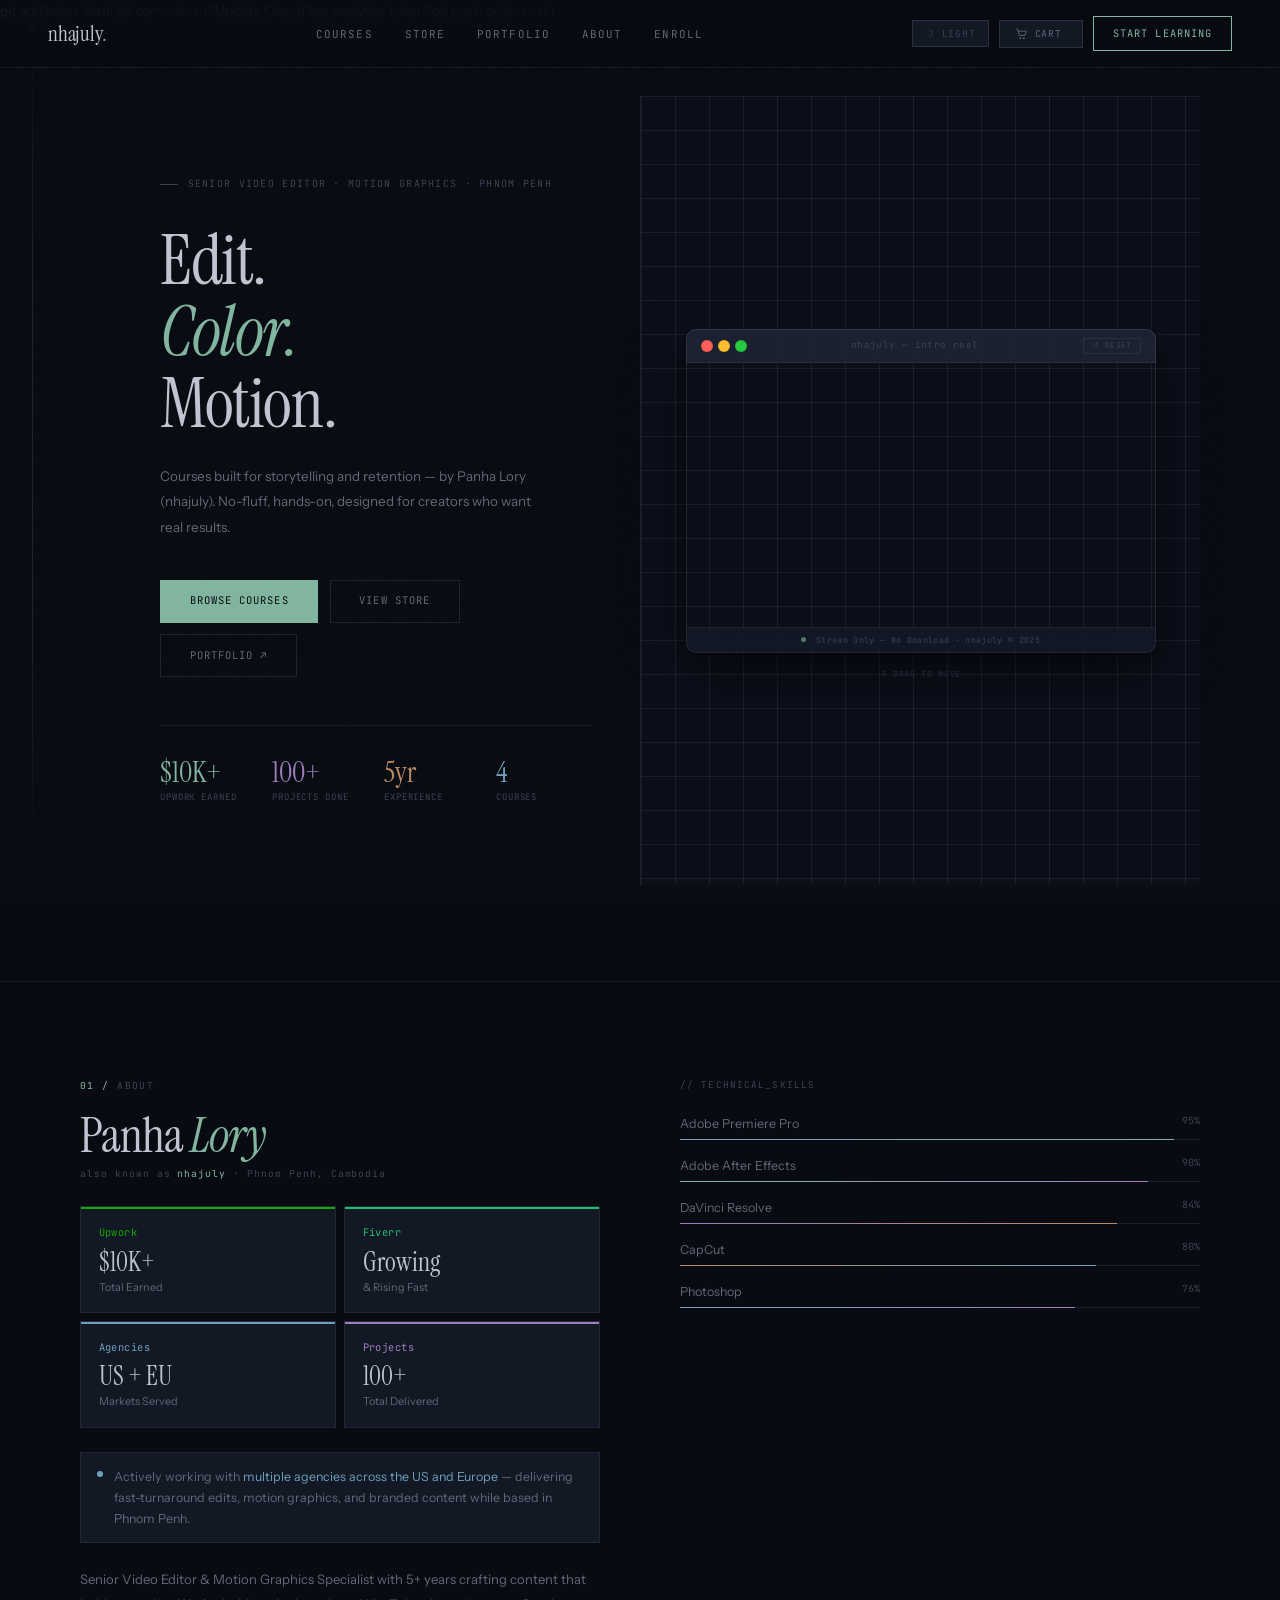
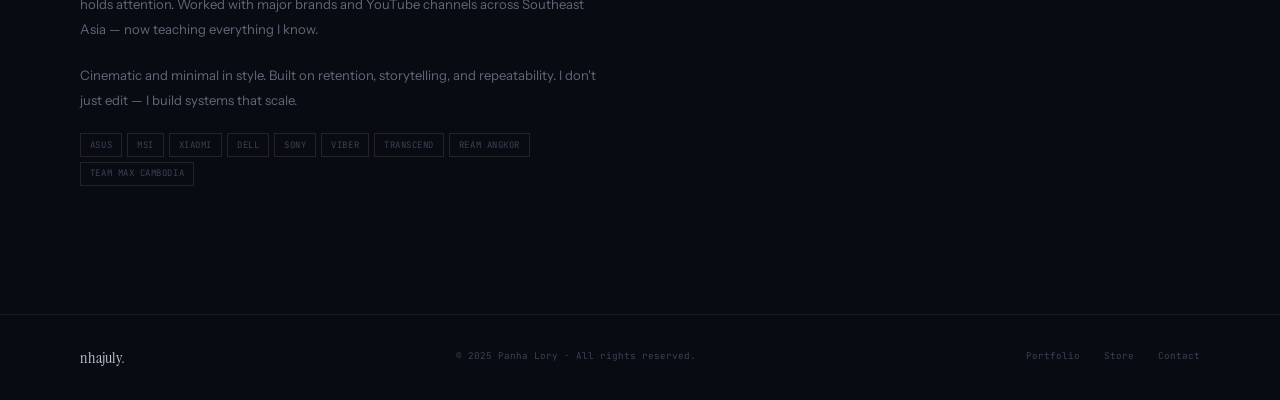
==== commit 85994241: "Update index.html" ====
--- a/index.html
+++ b/index.html
@@ -9,6 +9,12 @@
 <link rel="preconnect" href="https://fonts.gstatic.com" crossorigin/>
 <link href="https://fonts.googleapis.com/css2?family=Instrument+Serif:ital@0;1&family=Instrument+Sans:wght@300;400;500&family=JetBrains+Mono:wght@300;400&display=swap" rel="stylesheet"/>
 <link rel="stylesheet" href="shared.css"/>
+  <!-- Cloudflare Web Analytics -->
+<script defer src='https://static.cloudflareinsights.com/beacon.min.js' data-cf-beacon='{"token": "a4eda011103640fd93eb4ad698665b33"}'></script>
+<!-- End Cloudflare Web Analytics -->
+git add index.html
+git commit -m "Update Cloudflare analytics token"
+git push origin main
 <style>
 /* ── HERO ── */
 .hero{min-height:100vh;display:grid;grid-template-columns:1fr 1fr;padding-top:4.5rem;position:relative;z-index:2}
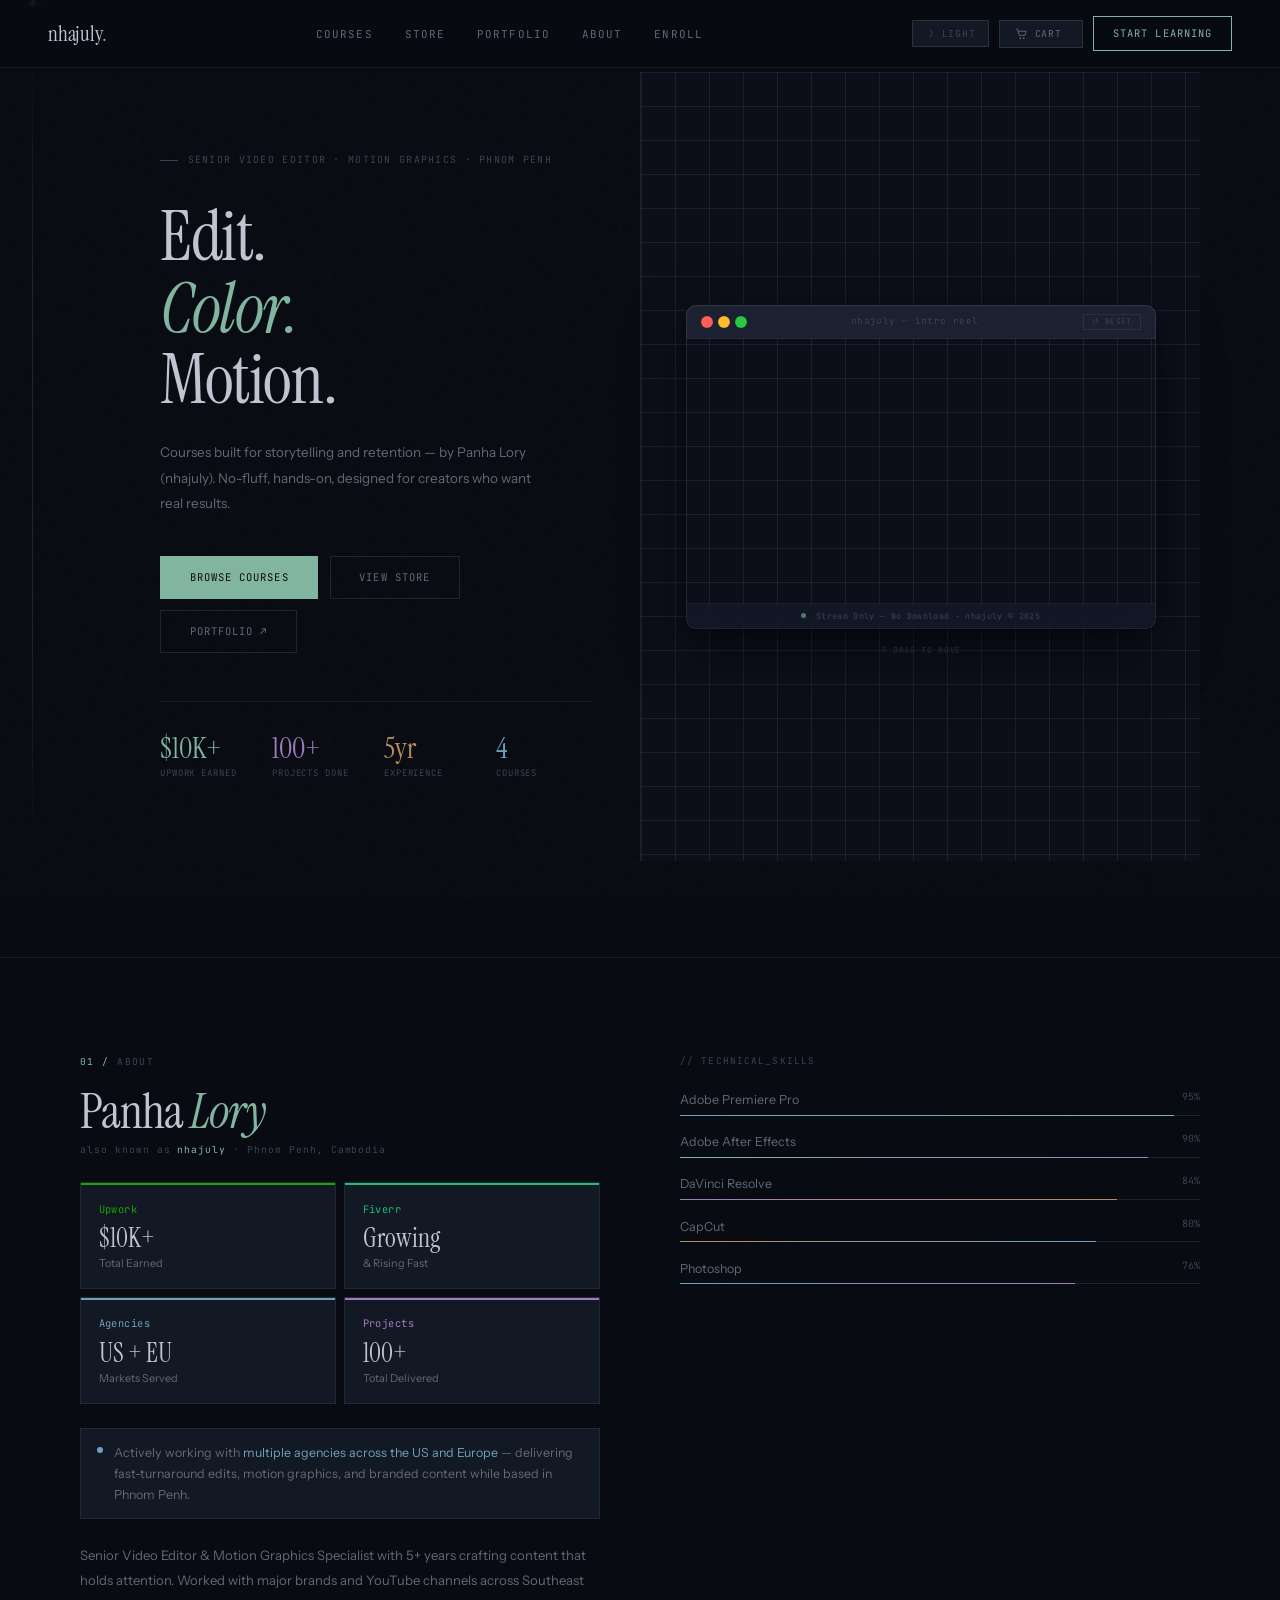
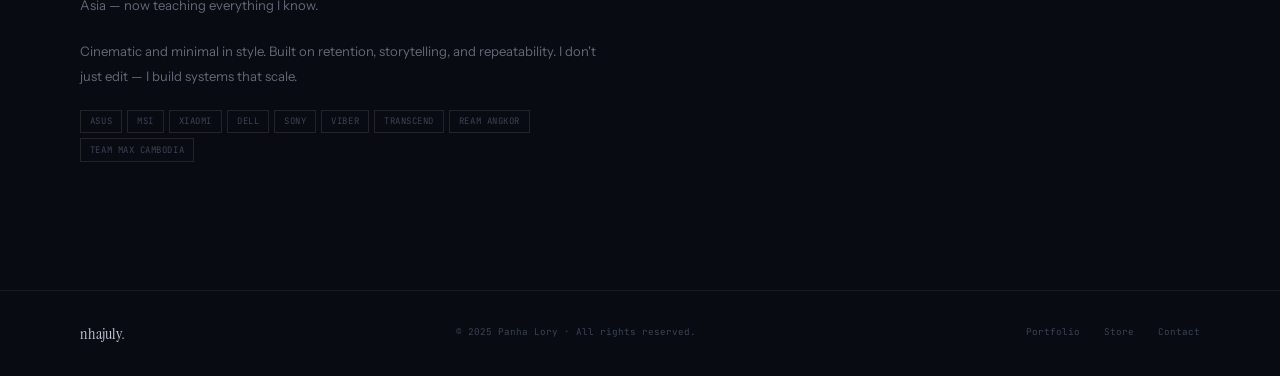
==== commit 4a63dc71: "Update index.html" ====
--- a/index.html
+++ b/index.html
@@ -12,9 +12,7 @@
   <!-- Cloudflare Web Analytics -->
 <script defer src='https://static.cloudflareinsights.com/beacon.min.js' data-cf-beacon='{"token": "a4eda011103640fd93eb4ad698665b33"}'></script>
 <!-- End Cloudflare Web Analytics -->
-git add index.html
-git commit -m "Update Cloudflare analytics token"
-git push origin main
+
 <style>
 /* ── HERO ── */
 .hero{min-height:100vh;display:grid;grid-template-columns:1fr 1fr;padding-top:4.5rem;position:relative;z-index:2}
